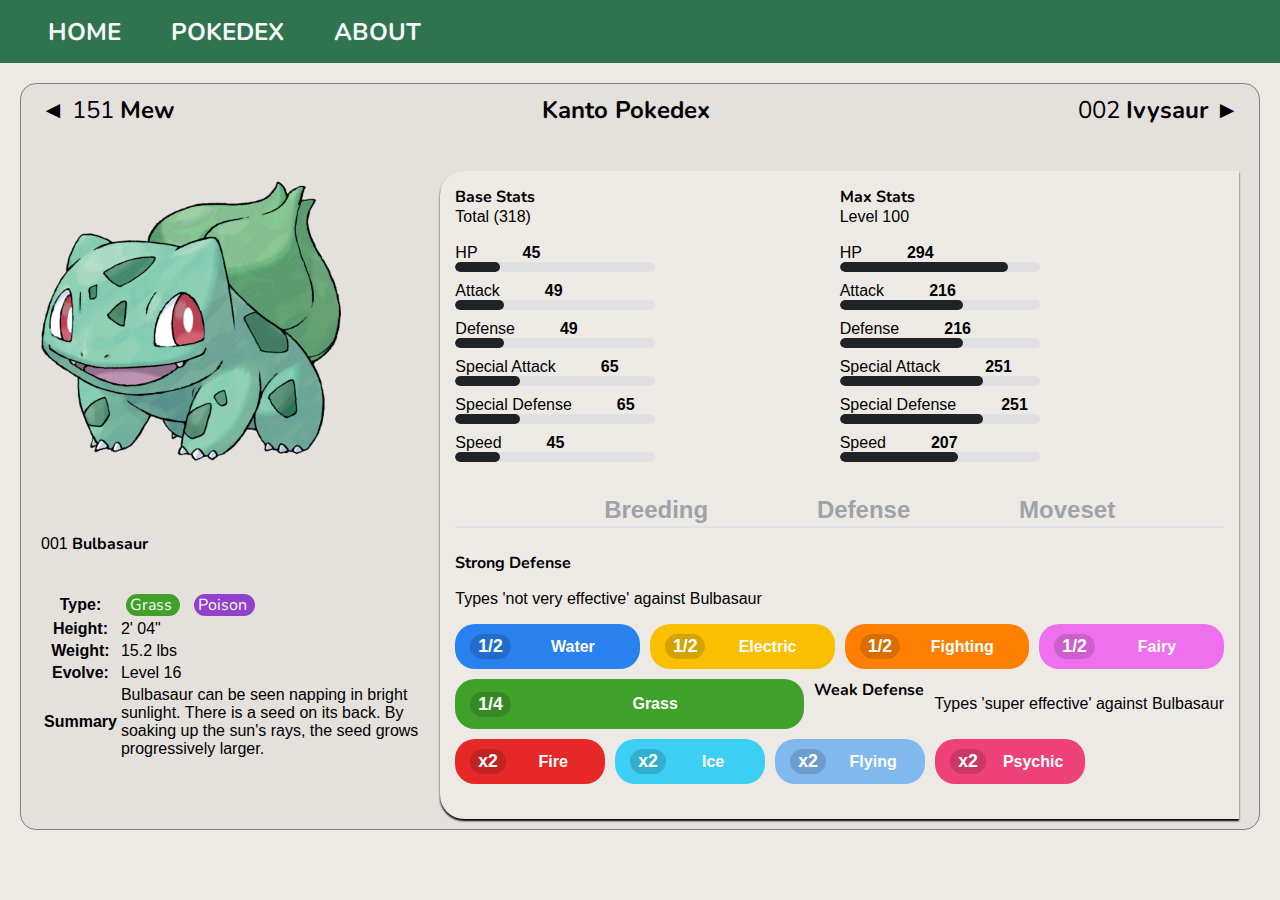
==== code/html/001.html @ b50f4757 "more new stuff on defense section" ====
<!DOCTYPE html>
<html lang="en">
  <head>
    <!-- The layout of this page has been inspired by https://dribbble.com/shots/14972001-001-Bulbasaur made by Brett Simons and published on dribbble -->
    <!-- ►  ◄  ▼ ▲     SOME USEFULL STUFF-->
    <div class="fonts">
      <link rel="preconnect" href="https://fonts.googleapis.com" />
      <link rel="preconnect" href="https://fonts.gstatic.com" crossorigin />
      <link
        href="https://fonts.googleapis.com/css2?family=Nunito:ital,wght@0,200..1000;1,200..1000&display=swap"
        rel="stylesheet"
      />
    </div>
    <script src="/code/js/sidebar.js"></script>
    <link rel="stylesheet" href="/code/css/styles.css" />
    <meta charset="UTF-8" />
    <meta name="viewport" content="width=device-width, initial-scale=1.0" />
    <title>POKEDEX</title>
    <div>
      <nav>
        <ul class="nav-list">
          <li>
            <a href="/code/html/home.html"
              ><h2 class="nunito nav-element">HOME</h2></a
            >
          </li>
          <li>
            <a href="/code/html/pokedex.html"
              ><h2 class="nunito nav-element">POKEDEX</h2></a
            >
          </li>
          <li>
            <a href="/code/html/about.html"
              ><h2 class="nunito nav-element">ABOUT</h2></a
            >
          </li>
        </ul>
      </nav>
    </div>
  </head>
  <body>
    <div class="body-content-details body-content">
      <div class="body-content-details-container">
        <div class="head-name-mons nunito">
          <div class="left-name"><b>◄ </b> 151 <b>Mew</b></div>
          <div class="middle-name"><b>Kanto Pokedex</b></div>
          <div class="right-name">002 <b>Ivysaur ►</b></div>
        </div>
        <div class="body-content-details-body-pic">
          <img src="/assets/images/01.png" />
        </div>
        <div class="body-content-details-body">
          001 <strong class="nunito">Bulbasaur</strong>
          <table>
            <tr>
              <th><b>Type:</b></th>
              <td>
                <div class="tag tag-grass nunito">Grass</div>
                <div class="tag tag-poison nunito">Poison</div>
              </td>
            </tr>
            <br />
            <tr>
              <th><b>Height:</b></th>
              <td>2' 04"</td>
            </tr>
            <br />
            <tr>
              <th><b>Weight:</b></th>
              <td>15.2 lbs</td>
            </tr>
            <br />
            <tr>
              <th><b>Evolve:</b></th>
              <td>Level 16</td>
            </tr>
            <tr>
              <th><b>Summary</b></th>
              <td>
                Bulbasaur can be seen napping in bright sunlight. There is a
                seed on its back. By soaking up the sun's rays, the seed grows
                progressively larger.
              </td>
            </tr>
          </table>
        </div>
        <div class="body-content-details-right">
          <div class="base-stats">
            <b class="nunito">Base Stats</b>
            <br />
            Total (318)
            <br />
            <br />
            <div class="stat">
              <div class="stat-info">
                <div class="stat-name">HP</div>
                <div class="stat-value"><b>45</b></div>
              </div>
              <div class="stat-bar">
                <div class="stat-fill" style="width: 45px"></div>
              </div>
            </div>
            <div class="stat">
              <div class="stat-info">
                <div class="stat-name">Attack</div>
                <div class="stat-value"><b>49</b></div>
              </div>
              <div class="stat-bar">
                <div class="stat-fill" style="width: 49px"></div>
              </div>
            </div>
            <div class="stat">
              <div class="stat-info">
                <div class="stat-name">Defense</div>
                <div class="stat-value"><b>49</b></div>
              </div>
              <div class="stat-bar">
                <div class="stat-fill" style="width: 49px"></div>
              </div>
            </div>
            <div class="stat">
              <div class="stat-info">
                <div class="stat-name">Special Attack</div>
                <div class="stat-value"><b>65</b></div>
              </div>
              <div class="stat-bar">
                <div class="stat-fill" style="width: 65px"></div>
              </div>
            </div>
            <div class="stat">
              <div class="stat-info">
                <div class="stat-name">Special Defense</div>
                <div class="stat-value"><b>65</b></div>
              </div>
              <div class="stat-bar">
                <div class="stat-fill" style="width: 65px"></div>
              </div>
            </div>
            <div class="stat">
              <div class="stat-info">
                <div class="stat-name">Speed</div>
                <div class="stat-value"><b>45</b></div>
              </div>
              <div class="stat-bar">
                <div class="stat-fill" style="width: 45px"></div>
              </div>
            </div>
          </div>

          <div class="max-stats">
            <b class="nunito">Max Stats</b>
            <br />
            Level 100
            <br />
            <br />
            <div class="stat">
              <div class="stat-info">
                <div class="stat-name">HP</div>
                <div class="stat-value"><b>294</b></div>
              </div>
              <div class="stat-bar">
                <div
                  class="stat-fill"
                  style="width: calc(294 / 350 * 100%)"
                ></div>
              </div>
            </div>
            <div class="stat">
              <div class="stat-info">
                <div class="stat-name">Attack</div>
                <div class="stat-value"><b>216</b></div>
              </div>
              <div class="stat-bar">
                <div
                  class="stat-fill"
                  style="width: calc(216 / 350 * 100%)"
                ></div>
              </div>
            </div>
            <div class="stat">
              <div class="stat-info">
                <div class="stat-name">Defense</div>
                <div class="stat-value"><b>216</b></div>
              </div>
              <div class="stat-bar">
                <div
                  class="stat-fill"
                  style="width: calc(216 / 350 * 100%)"
                ></div>
              </div>
            </div>
            <div class="stat">
              <div class="stat-info">
                <div class="stat-name">Special Attack</div>
                <div class="stat-value"><b>251</b></div>
              </div>
              <div class="stat-bar">
                <div
                  class="stat-fill"
                  style="width: calc(251 / 350 * 100%)"
                ></div>
              </div>
            </div>
            <div class="stat">
              <div class="stat-info">
                <div class="stat-name">Special Defense</div>
                <div class="stat-value"><b>251</b></div>
              </div>
              <div class="stat-bar">
                <div
                  class="stat-fill"
                  style="width: calc(251 / 350 * 100%)"
                ></div>
              </div>
            </div>
            <div class="stat">
              <div class="stat-info">
                <div class="stat-name">Speed</div>
                <div class="stat-value"><b>207</b></div>
              </div>
              <div class="stat-bar">
                <div
                  class="stat-fill"
                  style="width: calc(207 / 350 * 100%)"
                ></div>
              </div>
            </div>
          </div>

          <div class="body-content-details-right-more-details">
            <ul class="body-content-details-right-more-details-nav">
              <li>Breeding</li>
              <li>Defense</li>
              <li>Moveset</li>
            </ul>
            <div class="body-content-details-right-more-details-defense">
              <!-- <b class="nunito">Strong Defense</b>
              <p>Types not efeective against Bulbasaur</p>
              <div>
                  <ul class="defense-multiplier">
                  <li>1/2</li>
                  <li>1/2</li>
                  <li>1/2</li>
                  <li>1/2</li>
                  <li>1/4</li>
                  </ul>
              </div>
              <div class="defense-tag">
                <div class="tag tag-water nunito">Water</div>
                <div class="tag tag-electric nunito">Electric</div>
                <div class="tag tag-fighting nunito">Fighting</div>
                <div class="tag tag-fairy nunito">Fairy</div>
                <div class="tag tag-grass nunito">Grass</div>
              </div>
              <br>
              <b class="nunito">Weak Defense</b>
              <p>Types super efeective against Bulbasaur</p>
              <div>
                  <ul class="defense-multiplier">
                  <li>x2</li>
                  <li>x2</li>
                  <li>x2</li>
                  <li>x2</li>
                  </ul>
              </div>
              <div class="defense-tag">
                <div class="tag tag-fire nunito">Fire</div>
                <div class="tag tag-ice nunito">Ice</div>
                <div class="tag tag-flying nunito">Flying</div>
                <div class="tag tag-psychic nunito">Psychic</div>
              </div> -->
             <div class="defense-section">

             
              <b class="nunito">Strong Defense</b>
              <p>Types 'not very effective' against Bulbasaur</p>
              <div class="defense-row">
                <div class="defense-type tag-water">
                  <span class="multiplier">1/2</span>
                  <span class="type">Water</span>
                </div>
                <div class="defense-type tag-electric">
                  <span class="multiplier">1/2</span>
                  <span class="type">Electric</span>
                </div>
                <div class="defense-type tag-fighting">
                  <span class="multiplier">1/2</span>
                  <span class="type">Fighting</span>
                </div>
                <div class="defense-type tag-fairy">
                  <span class="multiplier">1/2</span>
                  <span class="type">Fairy</span>
                </div>
                <div class="defense-type tag-grass">
                  <span class="multiplier">1/4</span>
                  <span class="type">Grass</span>
                </div>


                <b class="nunito">Weak Defense</b>
                <p>Types 'super effective' against Bulbasaur</p>
                <div class="defense-row">
                  <div class="defense-type tag-fire">
                    <span class="multiplier">x2</span>
                    <span class="type">Fire</span>
                  </div>
                  <div class="defense-type tag-ice">
                    <span class="multiplier">x2</span>
                    <span class="type">Ice</span>
                  </div>
                  <div class="defense-type tag-flying">
                    <span class="multiplier">x2</span>
                    <span class="type">Flying</span>
                  </div>
                  <div class="defense-type tag-psychic">
                    <span class="multiplier">x2</span>
                    <span class="type">Psychic</span>
                  </div>
                </div>
              
              </div>
            </div>
            </div>
          </div>
        </div>
      </div>
    </div>
  </body>
</html>
---- code/css/styles.css ----
:root {
  --primary-color: #2f734f;
  --secondary-color: #edeae5;
  --bg-card: #e4e0dc;
  --text-color: #f7f7f7;
  --head-text-color: #2f734f;
  --highlight-text-color: #191f38;
}

a {
  text-decoration: none;
  color: inherit;
}

nav {
  background-color: var(--primary-color);
  display: flex;
  align-items: center;
  padding: 7px 8px 4px 8px;
  height: 52px;
  color: var(--text-color);
}
.nav-list {
  list-style: none;
  display: flex;
  gap: 50px;
}
/* .nav-list > li {
  box-sizing: border-box;
  border-bottom: 2px solid var(--primary-color);
}
.nav-list > li:hover {
  color: var(--text-color);
  border-bottom-color: var(--text-color);
} */

.nav-element {
  box-sizing: border-box;
  border-bottom: 2px solid var(--primary-color);
}

.nav-element:hover {
  border-bottom: 2px solid var(--text-color);
}

nav > h2 {
  font-size: 24px;
  font-weight: bold;
  letter-spacing: 2px;
  text-align: center;
}

/* <uniquifier>: Use a unique and descriptive class name
<weight>: Use a value from 200 to 1000 */

.nunito {
  font-family: "Nunito", sans-serif;
  font-optical-sizing: auto;
  font-weight: 200px;
  font-style: normal;
}

.indie-flower-regular {
  font-family: "Indie Flower", cursive;
  font-weight: 400;
  font-style: normal;
}

/* body{
    background-image: url(/assets/images/background-dark.jpg);
    background-repeat: no-repeat;
} */

.body-content {
  margin: 20px;
  border-radius: 16px;
  padding: 10px 20px;
  background-color: var(--bg-card);
  border: 1px solid gray;
}

.body-content-home > h3 {
  color: var(--head-text-color);
  font-size: 24px;
  font-weight: 100px;
}

/* WEB SCROLLBAR */
body::-webkit-scrollbar {
  width: 5px;
  background-color: #575757;
}
body::-webkit-scrollbar-track {
  background-color: var(--text-color);
}

/* POKE CARD */
.body-content-pokecard {
  margin: 20px;
  border-radius: 16px;
  padding: 10px 20px;
  color: var(--text-color);
  display: flex;
  flex-direction: row;
  gap: 20px;
  text-align: center;
}
.pokecard {
  width: 102px;
  height: 102px;
  border-radius: 5px;
  margin-top: 10px;
  padding: 20px;
  margin-bottom: 40px;
  text-align: center;
  background-color: var(--text-color);
  color: #000;
  border: 2px solid var(--bg-card);
}

.pokecard:hover {
  border-bottom-color: var(--primary-color);
}

.pokecard img {
  width: 100%;
  object-fit: fill;
  margin-top: -45px;
  /* border-radius: 5px; */
}

.pokecard h4 {
  font-size: 20px;
  margin-top: -10px;
}
.body-content-pokecard-top {
  float: left;
}

.toggle {
  align-items: center;
  display: flex;
  justify-content: center;
  height: 30px;
  width: 40px;
  cursor: pointer;
  background: none;
  border: none;
}
#moon-icon {
  rotate: -45deg;
  scale: 0.7;
  display: none;
}
#sun-icon {
  rotate: -45deg;
  scale: 0.7;
  display: block;
}

header {
  background-color: var(--primary-color);
  color: var(--text-color);
  padding: 20px;
  position: relative;
}
body {
  font-family: Arial, sans-serif;
  margin: 0;
  padding: 0;
  background-color: var(--secondary-color);
}

/* alr now idk  */

.poke-details {
  border-radius: 16px;
  padding: 20px;
  background-color: var(--primary-color);
  color: var(--text-color);
  justify-content: space-between;
  margin-bottom: 20px;
  display: flex;
  flex-direction: row;
  margin-left: 500px;
  text-align: justify;
}

.poke-details-image {
  width: 300px;
  height: 300px;
  object-fit: cover;
  border-radius: 2px;
}

.body-content-home {
  text-align: center;
}

/* To add color effects to type of stuff like the color hoghlighting in stuff */

.tag {
  display: inline;
  text-align: center;
  justify-content: center;
  padding-left: 4px;
  padding-right: 8px;
  margin: 5px;
  font-size: 16px;
  border-radius: 16px;
}
.tag-fire {
  background-color: #E62829;

  color: var(--text-color);
}
.tag-water {
  background-color: #2980EF;

  color: var(--text-color);
}
.tag-electric {
  background-color: #FAC000;

  color: var(--text-color);
}
.tag-grass {
  background-color: #3FA129;
  color: var(--text-color);
}
.tag-poison {
  background-color: #9141CB;
  color: var(--text-color);
}
.tag-ground {
  background-color: #915121;
  color: var(--text-color);
}
.tag-flying {
  background-color: #81B9EF;
  color: var(--text-color);
}
.tag-psychic {
  background-color: #EF4179;
  color: var(--text-color);
}
.tag-ghost {
  background-color: #704170;
  color: var(--text-color);
}
.tag-bug {
  background-color: #91A119;
  color: var(--text-color);
}
.tag-steel {
  background-color: #60A1B8;
  color: var(--text-color);
}
.tag-fairy {
  background-color: #EF70EF;
  color: var(--text-color);
}
.tag-dark {
  background-color: #624D4E;
  color: var(--text-color);
}
.tag-dragon {
  background-color: #5060E1;
  color: var(--text-color);
}
.tag-fighting {
  background-color: #FF8000;
  color: var(--text-color);
}
.tag-ice {
  background-color: #3DCEF3;
  color: var(--text-color);
}
.tag-normal {
  background-color: #9FA19F;
  color: var(--text-color);
}
.tag-rock {
  background-color: #AFA981;
  color: var(--text-color);
}

/* About section */

.body-content-about {
  display: flex;
  flex-direction: row;
  align-items: center;
  text-align: center;
}

.me-pfp {
  height: 150px;
  width: 150px;
  border-radius: 500px;
}
.pfp-container {
  display: flex;
  flex-direction: column;
  margin-left: 50px;
  width: 800px;
}

/* FoR THe cards in homepage*/

.home-cards {
  display: flex;
  flex-wrap: wrap;
  flex-direction: row;
  justify-content: center;
  width: 520px;
  height: 284px;
  background-color: var(--primary-color);
  color: var(--text-color);
  border-radius: 16px;
  margin-bottom: 60px;
  gap: 50px;
}
.home-cards:hover {
  background-color: var(--text-color);
  color: var(--primary-color);
}
.home-cards img {
  border-radius: 0px 0px 16px 16px;
  object-fit: fill;
  width: 520px;
  height: 250px;
}
.home-cards span {
  font-size: 28px;
  font-weight: bold;
}

.home-cards-container {
  display: flex;
  flex-direction: row;
  gap: 115px;
}

/* NOW FINALLY THE CODE FOR POKEMON DETAILS STARTS HERE... */
.body-content-details-container {
  display: grid;
  grid-template-areas:
    "head-name-mons                       head-name-mons                        head-name-mons"
    "body-content-details-body-pic        body-content-details-right            body-content-details-right"
    "body-content-details-body            body-content-details-right            body-content-details-right";

  grid-template-columns: 1fr 1fr 1fr;
}
.head-name-mons {
  grid-area: head-name-mons;
}
.body-content-details-body {
  grid-area: body-content-details-body;
}
.body-content-details-right {
  grid-area: body-content-details-right;
}

.head-name-mons {
  display: flex;
  justify-content: space-between;
  margin-bottom: 45px;
  font-size: 24px;
}
.body-content-details-body-pic img {
  width: 300px;
  height: 300px;
}
.body-content-details-right {
  background-color: var(--secondary-color);
  border-radius: 24px 0px 0px 24px;
  box-shadow: 0px 2px 2px 0px #000;
  padding: 15px;
}

/* ok so from here starts the code FOr stats bar of the detAILS paGE hehe */
.stat {
  display: flex;
  flex-direction: column;
  margin-bottom: 10px;
}
.stat-bar {
  width: 200px;
  height: 10px;
  background-color: #e0e0e0;
  border-radius: 5px;
  margin: 0 10px 0 0;
  overflow: hidden;
}
.stat-fill {
  height: 100%;
  background-color: #202225;
  border-radius: 5px;
}
.stat-info {
  display: flex;
  gap: 45px;
}

.body-content-details-right{
  display: grid;
  grid-template-areas: 
                        "base-stats     max-stats"
                        "more-details   more-details";
}
.base-stat {
  grid-area: base-stats;
}
.max-stat {
  grid-area: max-stats;
  }
  .body-content-details-right-more-details {
    grid-area: more-details;
    }

    .body-content-details-right-more-details-nav{
      list-style: none;
      display: flex;
      justify-content: space-evenly;
      font-size: 24px;
      font-weight: bold;
      border-bottom: 2px solid #e0e0e0;
    }
    .body-content-details-right-more-details-nav li:hover{
      color: #202225;
      border-bottom-color: #202225;
    }
    .body-content-details-right-more-details-nav li{
     color: #9ea3a8;
      border-bottom: 2px solid transparent;
    }
    /* .defense-tag{
      display: flex;
      justify-content: space-evenly;
    }
    .defense-multiplier {
      list-style: none;
      display: flex;
      gap: 125px;
      margin-left: 55px;
      margin-bottom: -3px;
      font-weight: bold;
    } */
    .defense-row{
      display: flex;
      flex-wrap: wrap;
      gap: 10px;
    }
    .defense-tag{
      border-radius: 500px;
      display: flex;
      justify-content: space-between;
      align-items: center;
      padding: 10px 15px;
      color: var(--text-color);
      font-weight: bold;
      text-align: center;
      min-width: 120px;
      flex: 1;
      position: relative;
    }
    .defense-multiplier{
      font-size: 1.1em;
      background-color: rgb(0, 0, 0, 0.15);
      padding: 2px 8px;
      border-radius: 15px;
      margin-right: 10px;
      flex-shrink: 0;
    }
    .defense-tag{
      flex-grow: 1;
    }
    .defense-row {
      display: flex;
      flex-wrap: wrap;
      gap: 10px;
    }
    
    .defense-type {
      display: flex;
      justify-content: space-between;
      align-items: center;
      padding: 10px 15px;
      border-radius: 20px;
      color: white;
      font-weight: bold;
      text-align: center;
      min-width: 120px;  /* Increased to accommodate both the multiplier and type */
      flex: 1;
      position: relative;
    }
    
    .multiplier {
      font-size: 1.1em;
      background-color: rgba(0, 0, 0, 0.15);
      padding: 2px 8px;
      border-radius: 15px;
      margin-right: 10px;
      flex-shrink: 0;
    }
    
    .type {
      flex-grow: 1;
    }
    .defense-section{
      margin-bottom: 20px;

    }
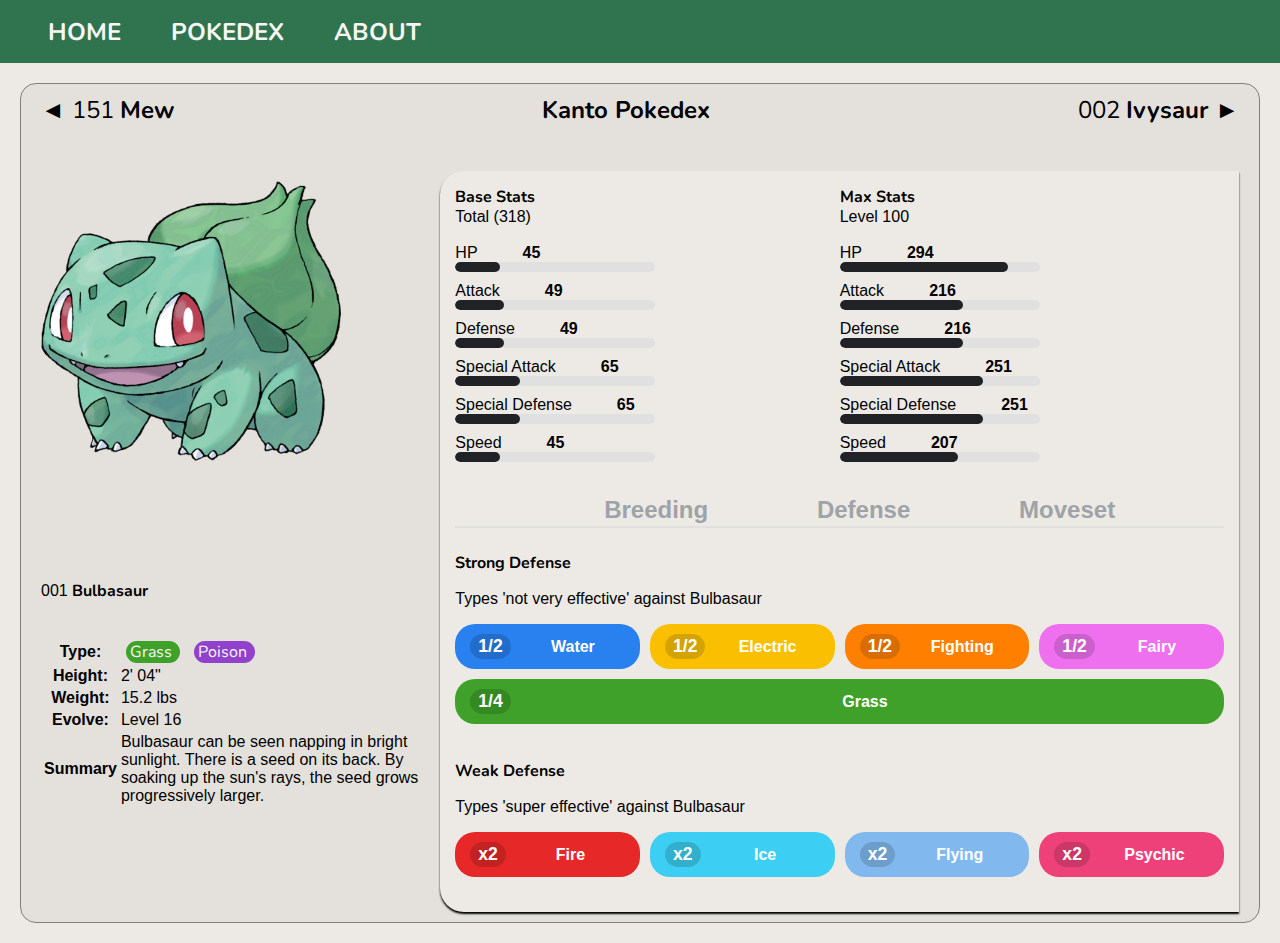
==== commit 435da32c: "css fixes" ====
--- a/code/html/001.html
+++ b/code/html/001.html
@@ -295,8 +295,9 @@
                   <span class="multiplier">1/4</span>
                   <span class="type">Grass</span>
                 </div>
-
-
+                </div>
+                <br><br>
+                <div class="defense-section">
                 <b class="nunito">Weak Defense</b>
                 <p>Types 'super effective' against Bulbasaur</p>
                 <div class="defense-row">
--- a/code/css/styles.css
+++ b/code/css/styles.css
@@ -510,5 +510,6 @@
     }
     .defense-section{
       margin-bottom: 20px;
-
-    }+      display: block;
+    }
+  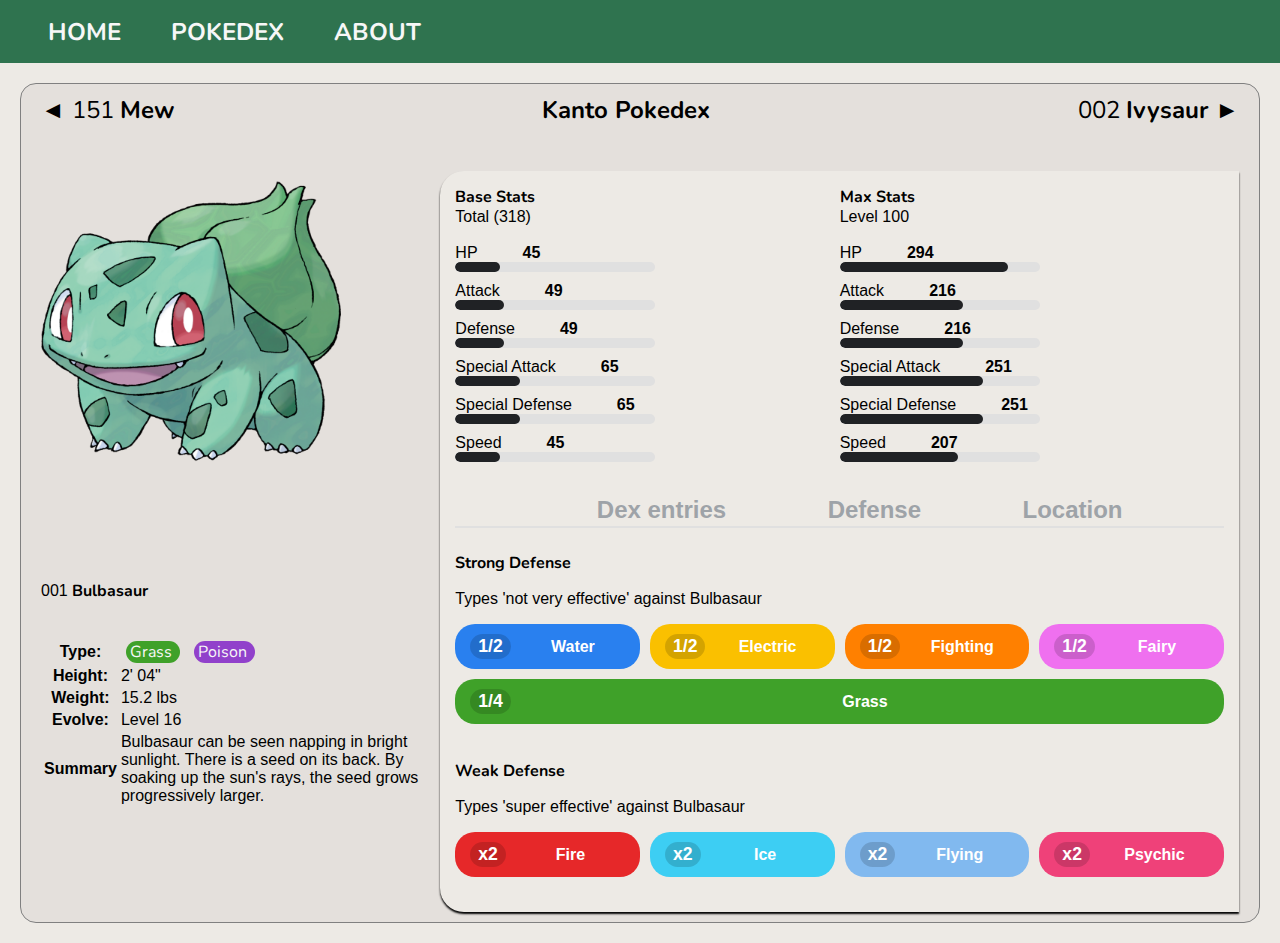
==== commit 68b728de: "updated data structue" ====
--- a/code/html/001.html
+++ b/code/html/001.html
@@ -229,9 +229,9 @@
 
           <div class="body-content-details-right-more-details">
             <ul class="body-content-details-right-more-details-nav">
-              <li>Breeding</li>
+              <li>Dex entries</li>
               <li>Defense</li>
-              <li>Moveset</li>
+              <li>Location</li>
             </ul>
             <div class="body-content-details-right-more-details-defense">
               <!-- <b class="nunito">Strong Defense</b>
@@ -269,58 +269,55 @@
                 <div class="tag tag-flying nunito">Flying</div>
                 <div class="tag tag-psychic nunito">Psychic</div>
               </div> -->
-             <div class="defense-section">
-
-             
-              <b class="nunito">Strong Defense</b>
-              <p>Types 'not very effective' against Bulbasaur</p>
-              <div class="defense-row">
-                <div class="defense-type tag-water">
-                  <span class="multiplier">1/2</span>
-                  <span class="type">Water</span>
+              <div class="defense-section">
+                <b class="nunito">Strong Defense</b>
+                <p>Types 'not very effective' against Bulbasaur</p>
+                <div class="defense-row">
+                  <div class="defense-type tag-water">
+                    <span class="multiplier">1/2</span>
+                    <span class="type">Water</span>
+                  </div>
+                  <div class="defense-type tag-electric">
+                    <span class="multiplier">1/2</span>
+                    <span class="type">Electric</span>
+                  </div>
+                  <div class="defense-type tag-fighting">
+                    <span class="multiplier">1/2</span>
+                    <span class="type">Fighting</span>
+                  </div>
+                  <div class="defense-type tag-fairy">
+                    <span class="multiplier">1/2</span>
+                    <span class="type">Fairy</span>
+                  </div>
+                  <div class="defense-type tag-grass">
+                    <span class="multiplier">1/4</span>
+                    <span class="type">Grass</span>
+                  </div>
                 </div>
-                <div class="defense-type tag-electric">
-                  <span class="multiplier">1/2</span>
-                  <span class="type">Electric</span>
+                <br /><br />
+                <div class="defense-section">
+                  <b class="nunito">Weak Defense</b>
+                  <p>Types 'super effective' against Bulbasaur</p>
+                  <div class="defense-row">
+                    <div class="defense-type tag-fire">
+                      <span class="multiplier">x2</span>
+                      <span class="type">Fire</span>
+                    </div>
+                    <div class="defense-type tag-ice">
+                      <span class="multiplier">x2</span>
+                      <span class="type">Ice</span>
+                    </div>
+                    <div class="defense-type tag-flying">
+                      <span class="multiplier">x2</span>
+                      <span class="type">Flying</span>
+                    </div>
+                    <div class="defense-type tag-psychic">
+                      <span class="multiplier">x2</span>
+                      <span class="type">Psychic</span>
+                    </div>
+                  </div>
                 </div>
-                <div class="defense-type tag-fighting">
-                  <span class="multiplier">1/2</span>
-                  <span class="type">Fighting</span>
-                </div>
-                <div class="defense-type tag-fairy">
-                  <span class="multiplier">1/2</span>
-                  <span class="type">Fairy</span>
-                </div>
-                <div class="defense-type tag-grass">
-                  <span class="multiplier">1/4</span>
-                  <span class="type">Grass</span>
-                </div>
-                </div>
-                <br><br>
-                <div class="defense-section">
-                <b class="nunito">Weak Defense</b>
-                <p>Types 'super effective' against Bulbasaur</p>
-                <div class="defense-row">
-                  <div class="defense-type tag-fire">
-                    <span class="multiplier">x2</span>
-                    <span class="type">Fire</span>
-                  </div>
-                  <div class="defense-type tag-ice">
-                    <span class="multiplier">x2</span>
-                    <span class="type">Ice</span>
-                  </div>
-                  <div class="defense-type tag-flying">
-                    <span class="multiplier">x2</span>
-                    <span class="type">Flying</span>
-                  </div>
-                  <div class="defense-type tag-psychic">
-                    <span class="multiplier">x2</span>
-                    <span class="type">Psychic</span>
-                  </div>
-                </div>
-              
-              </div>
-            </div>
+              </div>
             </div>
           </div>
         </div>
--- a/code/css/styles.css
+++ b/code/css/styles.css
@@ -210,26 +210,26 @@
   border-radius: 16px;
 }
 .tag-fire {
-  background-color: #E62829;
+  background-color: #e62829;
 
   color: var(--text-color);
 }
 .tag-water {
-  background-color: #2980EF;
+  background-color: #2980ef;
 
   color: var(--text-color);
 }
 .tag-electric {
-  background-color: #FAC000;
+  background-color: #fac000;
 
   color: var(--text-color);
 }
 .tag-grass {
-  background-color: #3FA129;
+  background-color: #3fa129;
   color: var(--text-color);
 }
 .tag-poison {
-  background-color: #9141CB;
+  background-color: #9141cb;
   color: var(--text-color);
 }
 .tag-ground {
@@ -237,11 +237,11 @@
   color: var(--text-color);
 }
 .tag-flying {
-  background-color: #81B9EF;
+  background-color: #81b9ef;
   color: var(--text-color);
 }
 .tag-psychic {
-  background-color: #EF4179;
+  background-color: #ef4179;
   color: var(--text-color);
 }
 .tag-ghost {
@@ -249,39 +249,39 @@
   color: var(--text-color);
 }
 .tag-bug {
-  background-color: #91A119;
+  background-color: #91a119;
   color: var(--text-color);
 }
 .tag-steel {
-  background-color: #60A1B8;
+  background-color: #60a1b8;
   color: var(--text-color);
 }
 .tag-fairy {
-  background-color: #EF70EF;
+  background-color: #ef70ef;
   color: var(--text-color);
 }
 .tag-dark {
-  background-color: #624D4E;
+  background-color: #624d4e;
   color: var(--text-color);
 }
 .tag-dragon {
-  background-color: #5060E1;
+  background-color: #5060e1;
   color: var(--text-color);
 }
 .tag-fighting {
-  background-color: #FF8000;
+  background-color: #ff8000;
   color: var(--text-color);
 }
 .tag-ice {
-  background-color: #3DCEF3;
+  background-color: #3dcef3;
   color: var(--text-color);
 }
 .tag-normal {
-  background-color: #9FA19F;
+  background-color: #9fa19f;
   color: var(--text-color);
 }
 .tag-rock {
-  background-color: #AFA981;
+  background-color: #afa981;
   color: var(--text-color);
 }
 
@@ -403,39 +403,39 @@
   gap: 45px;
 }
 
-.body-content-details-right{
+.body-content-details-right {
   display: grid;
-  grid-template-areas: 
-                        "base-stats     max-stats"
-                        "more-details   more-details";
+  grid-template-areas:
+    "base-stats     max-stats"
+    "more-details   more-details";
 }
 .base-stat {
   grid-area: base-stats;
 }
 .max-stat {
   grid-area: max-stats;
-  }
-  .body-content-details-right-more-details {
-    grid-area: more-details;
-    }
-
-    .body-content-details-right-more-details-nav{
-      list-style: none;
-      display: flex;
-      justify-content: space-evenly;
-      font-size: 24px;
-      font-weight: bold;
-      border-bottom: 2px solid #e0e0e0;
-    }
-    .body-content-details-right-more-details-nav li:hover{
-      color: #202225;
-      border-bottom-color: #202225;
-    }
-    .body-content-details-right-more-details-nav li{
-     color: #9ea3a8;
-      border-bottom: 2px solid transparent;
-    }
-    /* .defense-tag{
+}
+.body-content-details-right-more-details {
+  grid-area: more-details;
+}
+
+.body-content-details-right-more-details-nav {
+  list-style: none;
+  display: flex;
+  justify-content: space-evenly;
+  font-size: 24px;
+  font-weight: bold;
+  border-bottom: 2px solid #e0e0e0;
+}
+.body-content-details-right-more-details-nav li:hover {
+  color: #202225;
+  border-bottom-color: #202225;
+}
+.body-content-details-right-more-details-nav li {
+  color: #9ea3a8;
+  border-bottom: 2px solid transparent;
+}
+/* .defense-tag{
       display: flex;
       justify-content: space-evenly;
     }
@@ -447,69 +447,67 @@
       margin-bottom: -3px;
       font-weight: bold;
     } */
-    .defense-row{
-      display: flex;
-      flex-wrap: wrap;
-      gap: 10px;
-    }
-    .defense-tag{
-      border-radius: 500px;
-      display: flex;
-      justify-content: space-between;
-      align-items: center;
-      padding: 10px 15px;
-      color: var(--text-color);
-      font-weight: bold;
-      text-align: center;
-      min-width: 120px;
-      flex: 1;
-      position: relative;
-    }
-    .defense-multiplier{
-      font-size: 1.1em;
-      background-color: rgb(0, 0, 0, 0.15);
-      padding: 2px 8px;
-      border-radius: 15px;
-      margin-right: 10px;
-      flex-shrink: 0;
-    }
-    .defense-tag{
-      flex-grow: 1;
-    }
-    .defense-row {
-      display: flex;
-      flex-wrap: wrap;
-      gap: 10px;
-    }
-    
-    .defense-type {
-      display: flex;
-      justify-content: space-between;
-      align-items: center;
-      padding: 10px 15px;
-      border-radius: 20px;
-      color: white;
-      font-weight: bold;
-      text-align: center;
-      min-width: 120px;  /* Increased to accommodate both the multiplier and type */
-      flex: 1;
-      position: relative;
-    }
-    
-    .multiplier {
-      font-size: 1.1em;
-      background-color: rgba(0, 0, 0, 0.15);
-      padding: 2px 8px;
-      border-radius: 15px;
-      margin-right: 10px;
-      flex-shrink: 0;
-    }
-    
-    .type {
-      flex-grow: 1;
-    }
-    .defense-section{
-      margin-bottom: 20px;
-      display: block;
-    }
-  +.defense-row {
+  display: flex;
+  flex-wrap: wrap;
+  gap: 10px;
+}
+.defense-tag {
+  border-radius: 500px;
+  display: flex;
+  justify-content: space-between;
+  align-items: center;
+  padding: 10px 15px;
+  color: var(--text-color);
+  font-weight: bold;
+  text-align: center;
+  min-width: 120px;
+  flex: 1;
+  position: relative;
+}
+.defense-multiplier {
+  font-size: 1.1em;
+  background-color: rgb(0, 0, 0, 0.15);
+  padding: 2px 8px;
+  border-radius: 15px;
+  margin-right: 10px;
+  flex-shrink: 0;
+}
+.defense-tag {
+  flex-grow: 1;
+}
+.defense-row {
+  display: flex;
+  flex-wrap: wrap;
+  gap: 10px;
+}
+
+.defense-type {
+  display: flex;
+  justify-content: space-between;
+  align-items: center;
+  padding: 10px 15px;
+  border-radius: 20px;
+  color: white;
+  font-weight: bold;
+  text-align: center;
+  min-width: 120px; /* Increased to accommodate both the multiplier and type */
+  flex: 1;
+  position: relative;
+}
+
+.multiplier {
+  font-size: 1.1em;
+  background-color: rgba(0, 0, 0, 0.15);
+  padding: 2px 8px;
+  border-radius: 15px;
+  margin-right: 10px;
+  flex-shrink: 0;
+}
+
+.type {
+  flex-grow: 1;
+}
+.defense-section {
+  margin-bottom: 20px;
+}
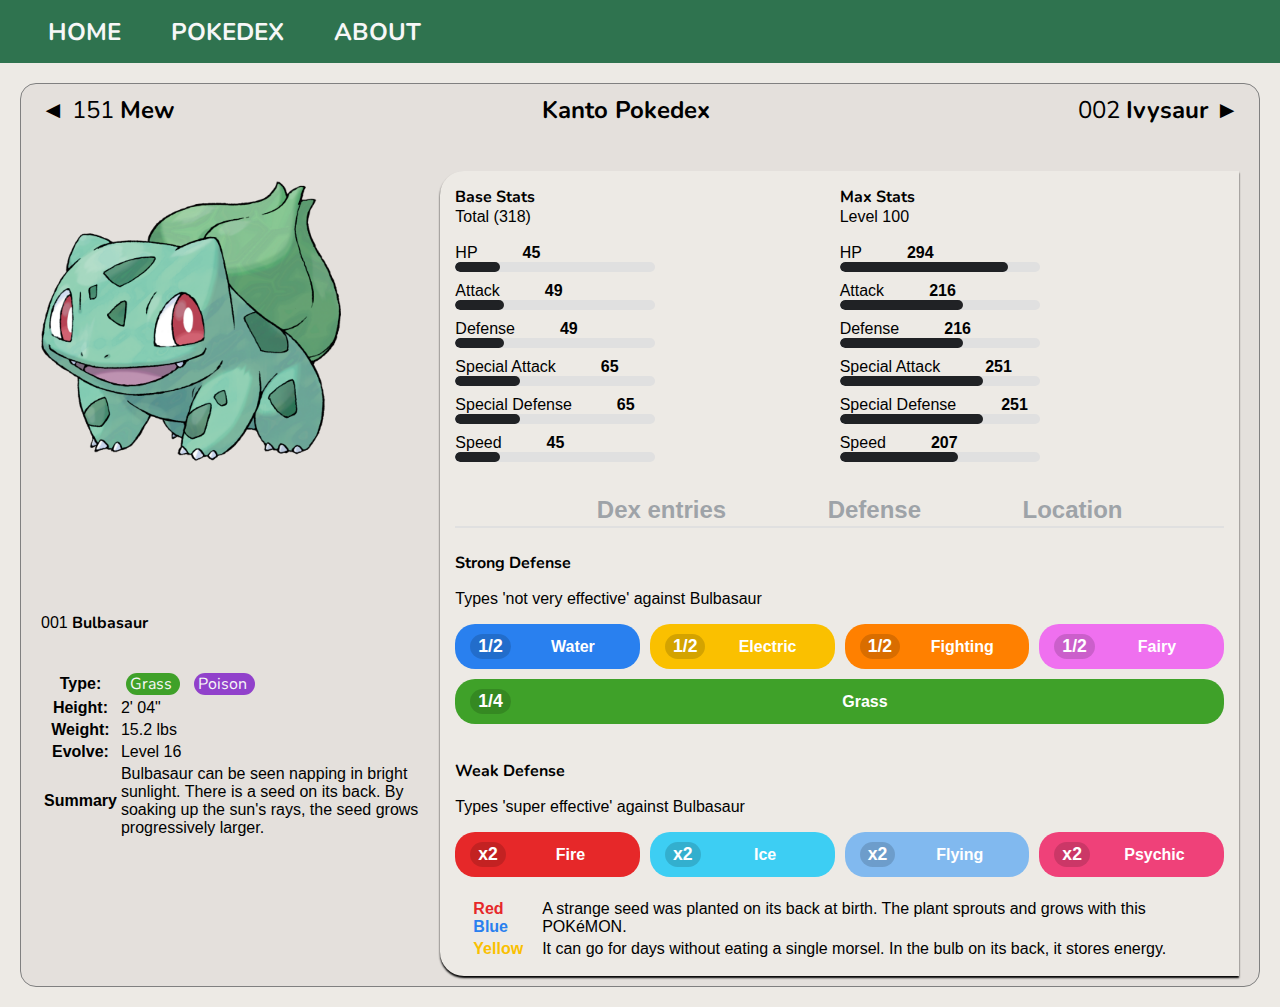
==== commit 75a9c897: "added dex entries" ====
--- a/code/html/001.html
+++ b/code/html/001.html
@@ -318,6 +318,29 @@
                   </div>
                 </div>
               </div>
+
+              <div class="dex-entries-section">
+                <table>
+                <tr>
+                  <th>
+                    <span style="color: #e62829;">Red</span>
+                    <span  style="color: #2980ef;">Blue</span>
+                  </th>
+                  <td>
+                    A strange seed was planted on its back at birth. The plant sprouts and grows with this POKéMON.
+                  </td>
+                </tr>
+                <tr>
+                  <th>
+                    <span style="color: #fac000;">Yellow</span>
+                  </th>
+                  <td>
+                    It can go for days without eating a single morsel. In the bulb on its back, it stores energy.
+                  </td>
+                </tr>
+                </table>
+              </div>
+
             </div>
           </div>
         </div>
--- a/code/css/styles.css
+++ b/code/css/styles.css
@@ -511,3 +511,7 @@
 .defense-section {
   margin-bottom: 20px;
 }
+.dex-entries-section table tr th span{
+  display: flex;
+  margin: 0 15px;
+}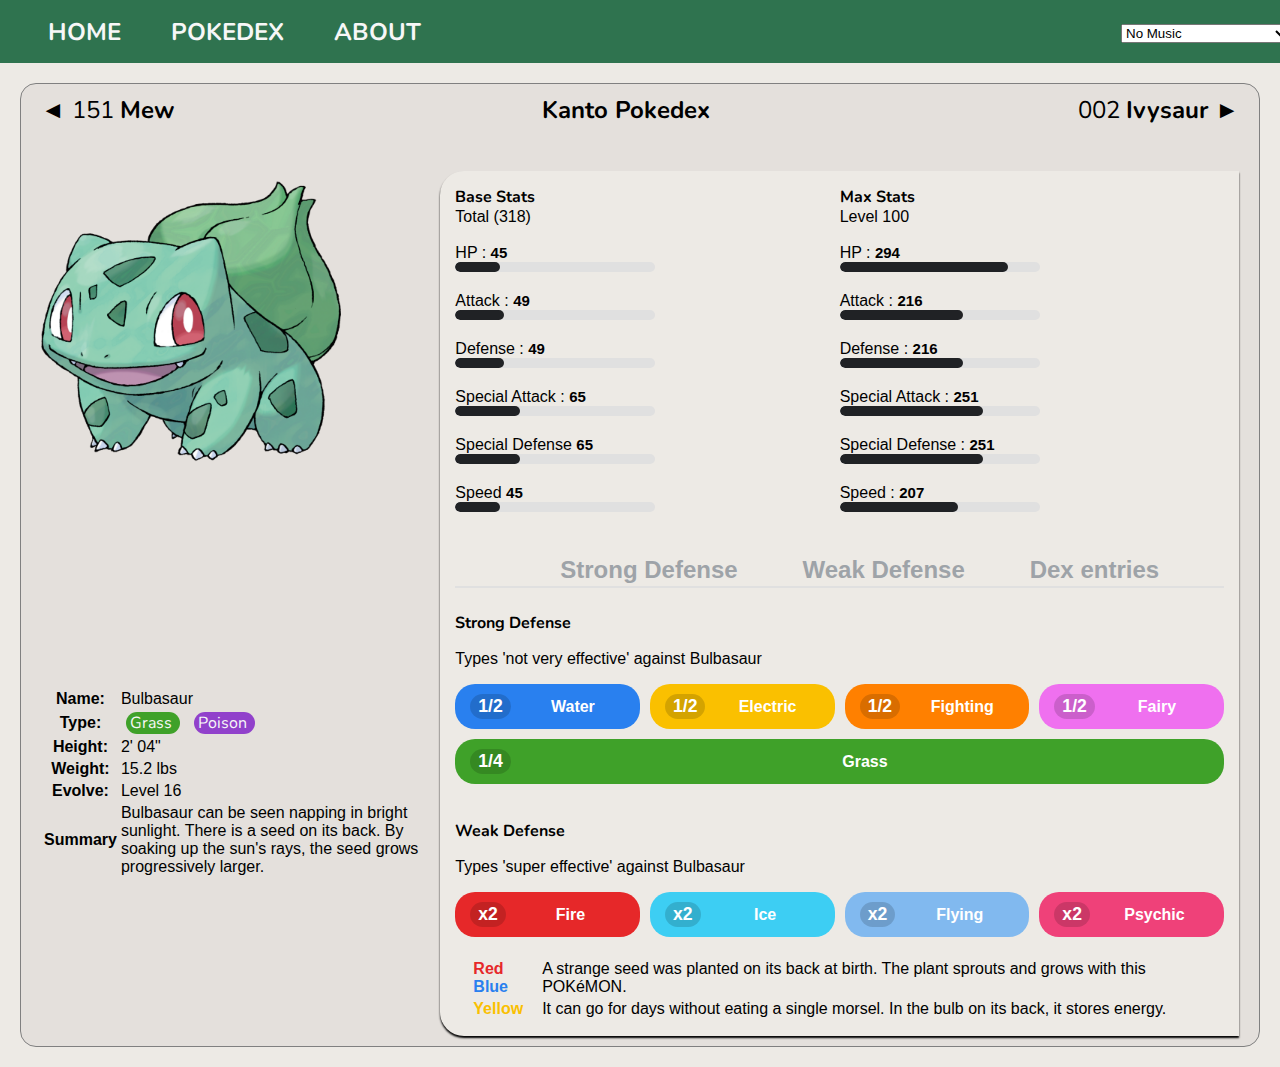
==== commit f88acbbf: "added more cards, added music" ====
--- a/code/html/001.html
+++ b/code/html/001.html
@@ -35,6 +35,17 @@
             >
           </li>
         </ul>
+        <select id="musicDropdown" onchange="playMusic()">
+          <option value="">No Music</option>
+          <option value="/assets/audio/Pokemon- Heart Gold and Soul Silver- Route 1- Music.mp3">Route 1 (HSGG)</option>
+          <option value="/assets/audio/Pokemon HGSS Music - Vermillion City.mp3">Vermelion City (HSGG)</option>
+          <option value="/assets/audio/Pokemon FireRedLeafGreen- Surf Theme.mp3">Surf Theme (FR/LG)</option>
+          <option value="/assets/audio/Pokemon FireRedLeafGreen- S.S. Anne.mp3">S.S Anne  (FR/LG)</option>
+          <option value="/assets/audio/Pokemon FireRedLeafGreen- Cinnabar Island.mp3">Cinnabar Island (FR/LG)</option>
+          <option value="/assets/audio/Lavender Town (Original Japanese Version from Pokemon Red and Green).mp3">Lavender Town (R/G)</option>
+          <option value="/assets/audio/Pokémon Diamond, Pearl & Platinum - Champion Cynthia Battle Music (HQ).mp3">Cynthia's Piano (D/P)</option>
+      </select>
+      <audio id="backgroundMusic" controls hidden></audio>
       </nav>
     </div>
   </head>
@@ -42,16 +53,22 @@
     <div class="body-content-details body-content">
       <div class="body-content-details-container">
         <div class="head-name-mons nunito">
-          <div class="left-name"><b>◄ </b> 151 <b>Mew</b></div>
+          <div class="left-name"><a href="151.html"><b>◄ </b> 151 <b>Mew</b></a></div>
           <div class="middle-name"><b>Kanto Pokedex</b></div>
-          <div class="right-name">002 <b>Ivysaur ►</b></div>
+          <div class="right-name"><a href="/code/html/002.html">002 <b>Ivysaur ►</b></a></div>
         </div>
         <div class="body-content-details-body-pic">
           <img src="/assets/images/01.png" />
         </div>
         <div class="body-content-details-body">
-          001 <strong class="nunito">Bulbasaur</strong>
+          <div class="body-content-details-body-mon-info">
           <table>
+            <tr>
+              <th><b>Name:</b></th>
+              <td>
+                Bulbasaur
+              </td>
+            </tr>
             <tr>
               <th><b>Type:</b></th>
               <td>
@@ -84,6 +101,7 @@
             </tr>
           </table>
         </div>
+        </div>
         <div class="body-content-details-right">
           <div class="base-stats">
             <b class="nunito">Base Stats</b>
@@ -93,8 +111,7 @@
             <br />
             <div class="stat">
               <div class="stat-info">
-                <div class="stat-name">HP</div>
-                <div class="stat-value"><b>45</b></div>
+                <div class="stat-name">HP : <b class="stat-value">45</b></div>
               </div>
               <div class="stat-bar">
                 <div class="stat-fill" style="width: 45px"></div>
@@ -102,8 +119,7 @@
             </div>
             <div class="stat">
               <div class="stat-info">
-                <div class="stat-name">Attack</div>
-                <div class="stat-value"><b>49</b></div>
+                <div class="stat-name">Attack : <b class="stat-value">49</b></div>
               </div>
               <div class="stat-bar">
                 <div class="stat-fill" style="width: 49px"></div>
@@ -111,8 +127,8 @@
             </div>
             <div class="stat">
               <div class="stat-info">
-                <div class="stat-name">Defense</div>
-                <div class="stat-value"><b>49</b></div>
+                <div class="stat-name">Defense : <b class="stat-value">49</b></div>
+                
               </div>
               <div class="stat-bar">
                 <div class="stat-fill" style="width: 49px"></div>
@@ -120,8 +136,7 @@
             </div>
             <div class="stat">
               <div class="stat-info">
-                <div class="stat-name">Special Attack</div>
-                <div class="stat-value"><b>65</b></div>
+                <div class="stat-name">Special Attack : <b class="stat-value">65</b></div>
               </div>
               <div class="stat-bar">
                 <div class="stat-fill" style="width: 65px"></div>
@@ -129,8 +144,7 @@
             </div>
             <div class="stat">
               <div class="stat-info">
-                <div class="stat-name">Special Defense</div>
-                <div class="stat-value"><b>65</b></div>
+                <div class="stat-name">Special Defense <b class="stat-value">65</b></div>
               </div>
               <div class="stat-bar">
                 <div class="stat-fill" style="width: 65px"></div>
@@ -138,8 +152,7 @@
             </div>
             <div class="stat">
               <div class="stat-info">
-                <div class="stat-name">Speed</div>
-                <div class="stat-value"><b>45</b></div>
+                <div class="stat-name">Speed <b class="stat-value">45</b></div>
               </div>
               <div class="stat-bar">
                 <div class="stat-fill" style="width: 45px"></div>
@@ -155,8 +168,7 @@
             <br />
             <div class="stat">
               <div class="stat-info">
-                <div class="stat-name">HP</div>
-                <div class="stat-value"><b>294</b></div>
+                <div class="stat-name">HP : <b class="stat-value">294</b></div>
               </div>
               <div class="stat-bar">
                 <div
@@ -167,8 +179,7 @@
             </div>
             <div class="stat">
               <div class="stat-info">
-                <div class="stat-name">Attack</div>
-                <div class="stat-value"><b>216</b></div>
+                <div class="stat-name">Attack : <b class="stat-value">216</b></div>
               </div>
               <div class="stat-bar">
                 <div
@@ -179,8 +190,7 @@
             </div>
             <div class="stat">
               <div class="stat-info">
-                <div class="stat-name">Defense</div>
-                <div class="stat-value"><b>216</b></div>
+                <div class="stat-name">Defense : <b class="stat-value">216</b></div>
               </div>
               <div class="stat-bar">
                 <div
@@ -191,8 +201,7 @@
             </div>
             <div class="stat">
               <div class="stat-info">
-                <div class="stat-name">Special Attack</div>
-                <div class="stat-value"><b>251</b></div>
+                <div class="stat-name">Special Attack : <b class="stat-value">251</b></div>
               </div>
               <div class="stat-bar">
                 <div
@@ -203,8 +212,7 @@
             </div>
             <div class="stat">
               <div class="stat-info">
-                <div class="stat-name">Special Defense</div>
-                <div class="stat-value"><b>251</b></div>
+                <div class="stat-name">Special Defense : <b class="stat-value">251</b></div>
               </div>
               <div class="stat-bar">
                 <div
@@ -215,8 +223,7 @@
             </div>
             <div class="stat">
               <div class="stat-info">
-                <div class="stat-name">Speed</div>
-                <div class="stat-value"><b>207</b></div>
+                <div class="stat-name">Speed : <b class="stat-value">207</b></div>
               </div>
               <div class="stat-bar">
                 <div
@@ -229,12 +236,12 @@
 
           <div class="body-content-details-right-more-details">
             <ul class="body-content-details-right-more-details-nav">
+              <li>Strong Defense</li>
+              <li>Weak Defense</li>
               <li>Dex entries</li>
-              <li>Defense</li>
-              <li>Location</li>
             </ul>
             <div class="body-content-details-right-more-details-defense">
-              <!-- <b class="nunito">Strong Defense</b>
+              <!-- <b class="nunito">Strong Defense</b>2
               <p>Types not efeective against Bulbasaur</p>
               <div>
                   <ul class="defense-multiplier">
@@ -269,7 +276,7 @@
                 <div class="tag tag-flying nunito">Flying</div>
                 <div class="tag tag-psychic nunito">Psychic</div>
               </div> -->
-              <div class="defense-section">
+              <div class="defense-section" id="defense-section">
                 <b class="nunito">Strong Defense</b>
                 <p>Types 'not very effective' against Bulbasaur</p>
                 <div class="defense-row">
@@ -346,5 +353,8 @@
         </div>
       </div>
     </div>
+    <script src="/code/js/more-info.js"></script>
+    <script src="/code/js/background-music.js"></script>
+
   </body>
 </html>
--- a/code/css/styles.css
+++ b/code/css/styles.css
@@ -101,9 +101,11 @@
   padding: 10px 20px;
   color: var(--text-color);
   display: flex;
+  flex-wrap: wrap;
   flex-direction: row;
   gap: 20px;
   text-align: center;
+
 }
 .pokecard {
   width: 102px;
@@ -383,7 +385,7 @@
 .stat {
   display: flex;
   flex-direction: column;
-  margin-bottom: 10px;
+  margin-bottom: 20px;
 }
 .stat-bar {
   width: 200px;
@@ -401,6 +403,10 @@
 .stat-info {
   display: flex;
   gap: 45px;
+}
+.stat-value{
+  font-size: 15px;
+  
 }
 
 .body-content-details-right {
@@ -511,7 +517,11 @@
 .defense-section {
   margin-bottom: 20px;
 }
-.dex-entries-section table tr th span{
+.dex-entries-section table tr th span {
   display: flex;
   margin: 0 15px;
-}+}
+
+#musicDropdown{ 
+  margin-left: 700px;
+}
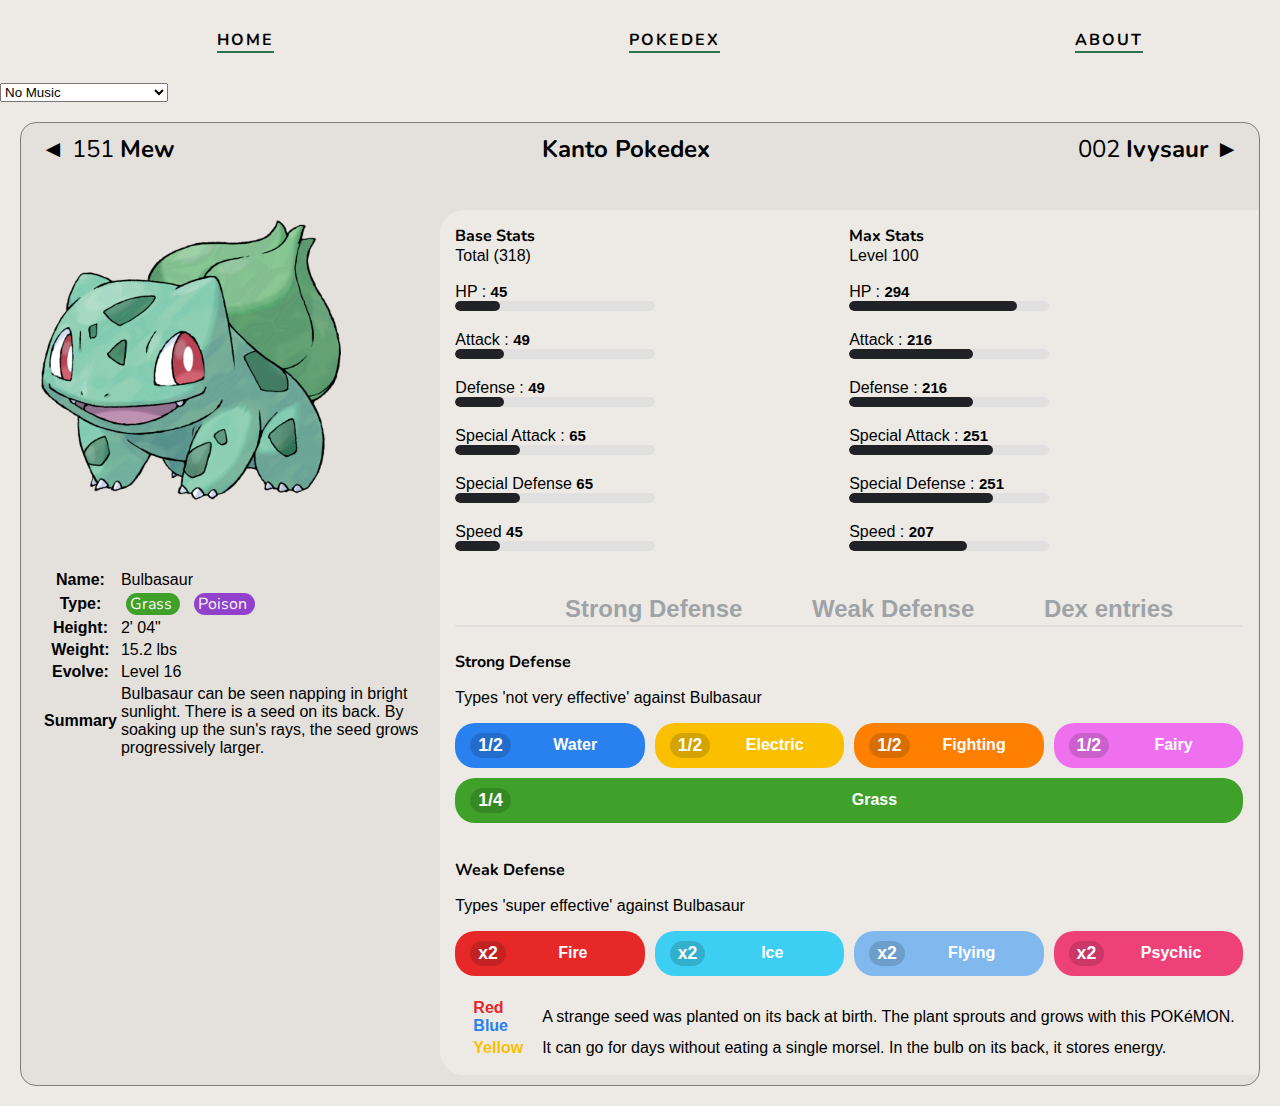
==== commit a7d4e5ad: "added responsive web layout" ====
--- a/code/html/001.html
+++ b/code/html/001.html
@@ -11,7 +11,6 @@
         rel="stylesheet"
       />
     </div>
-    <script src="/code/js/sidebar.js"></script>
     <link rel="stylesheet" href="/code/css/styles.css" />
     <meta charset="UTF-8" />
     <meta name="viewport" content="width=device-width, initial-scale=1.0" />
@@ -57,12 +56,13 @@
           <div class="middle-name"><b>Kanto Pokedex</b></div>
           <div class="right-name"><a href="/code/html/002.html">002 <b>Ivysaur ►</b></a></div>
         </div>
-        <div class="body-content-details-body-pic">
-          <img src="/assets/images/01.png" />
-        </div>
+        <div class="body-content-details-body-container">
         <div class="body-content-details-body">
-          <div class="body-content-details-body-mon-info">
-          <table>
+          
+          <div class="body-content-details-body-pic">
+            <img src="/assets/images/01.png" />
+          </div>
+          <table class="body-content-details-body-mon-info">
             <tr>
               <th><b>Name:</b></th>
               <td>
@@ -100,7 +100,6 @@
               </td>
             </tr>
           </table>
-        </div>
         </div>
         <div class="body-content-details-right">
           <div class="base-stats">
@@ -352,6 +351,7 @@
           </div>
         </div>
       </div>
+      </div>
     </div>
     <script src="/code/js/more-info.js"></script>
     <script src="/code/js/background-music.js"></script>
--- a/code/css/styles.css
+++ b/code/css/styles.css
@@ -12,44 +12,121 @@
   color: inherit;
 }
 
-nav {
+.nav-base {
   background-color: var(--primary-color);
   display: flex;
   align-items: center;
   padding: 7px 8px 4px 8px;
-  height: 52px;
+  height: 40px;
   color: var(--text-color);
 }
 .nav-list {
   list-style: none;
   display: flex;
-  gap: 50px;
-}
-/* .nav-list > li {
-  box-sizing: border-box;
-  border-bottom: 2px solid var(--primary-color);
-}
-.nav-list > li:hover {
-  color: var(--text-color);
-  border-bottom-color: var(--text-color);
-} */
+  justify-content: space-around;
+  width: 100%;
+}
+.nav-modal{
+ position: absolute;
+ left: 0;
+ right: 0;
+ width: 45%;
+ height: 100%;
+ background-color: var(--primary-color);
+ border-top-right-radius: 14px;
+ border-bottom-right-radius: 14px;
+ z-index: 25;
+ margin-top: 0;
+ padding-top: 25px;
+}
+.nav-modal-list {
+  height: 100%;
+  list-style: none; 
+  display: flex;
+ flex-direction: column;
+ align-items: start;
+ gap: 25px;
+ color: var(--text-color);
+}
+.backdrop {
+  z-index: 15;
+  position: absolute;
+  width: 100%;
+  height: 100%;
+  left: 0;
+  top:0;
+  background-color: rgba(0, 0, 0, 0.6);
+  backdrop-filter: blur(3px);
+}
+
+.nav-container{
+  position: relative;
+}
+
+.hidden{
+  display: none;
+}
 
 .nav-element {
   box-sizing: border-box;
   border-bottom: 2px solid var(--primary-color);
+  font-size:16px;
+  font-weight: bold;
+  letter-spacing: 2px;
+  text-align: center;
 }
 
 .nav-element:hover {
   border-bottom: 2px solid var(--text-color);
 }
 
-nav > h2 {
-  font-size: 24px;
-  font-weight: bold;
-  letter-spacing: 2px;
-  text-align: center;
-}
-
+.nav-btn {
+  display: none;
+  background-color: transparent;
+  border: none;
+  font-size: 38px;
+  color: var(--text-color);
+}
+
+.close-nav-btn{
+  background-color: transparent;
+  border:none;
+  margin-right: 10px;
+  margin-top:10px;
+  align-items: center;
+  width: 24px;
+  height: 24px;
+  border-radius: 4px;
+  position: absolute;
+  color: var(--text-color);
+  top: 0;
+  right: 0;
+  padding: 4px;
+  cursor: pointer;
+  
+}
+.close-nav-btn:hover{
+  border: 0.1px solid white;
+}
+.material-symbols-outlined {
+ 
+  font-size: 15px;
+  font-size: 15px;
+}
+
+#musicDropdown{ 
+  margin-left: auto;
+}
+
+@media only screen and (max-width: 640px) {
+  /* For mobile phones: */
+  .nav-btn{
+    display: block;
+  }
+  .nav-list {
+    display: none;
+  }
+}
 /* <uniquifier>: Use a unique and descriptive class name
 <weight>: Use a value from 200 to 1000 */
 
@@ -343,14 +420,27 @@
   flex-direction: row;
   gap: 115px;
 }
+@media only screen and (max-width: 620px) {
+ .home-cards-container{
+  display: flex;
+  flex-wrap: wrap;
+  gap: 0px;
+ }
+ .home-cards{
+  width: 450px;
+ }
+ .home-cards img{
+  width: 450px;
+ }
+}
 
 /* NOW FINALLY THE CODE FOR POKEMON DETAILS STARTS HERE... */
-.body-content-details-container {
+.body-content-details-body-container {
   display: grid;
   grid-template-areas:
-    "head-name-mons                       head-name-mons                        head-name-mons"
-    "body-content-details-body-pic        body-content-details-right            body-content-details-right"
-    "body-content-details-body            body-content-details-right            body-content-details-right";
+    "body-content-details-body                    body-content-details-right                    body-content-details-right" 
+    "body-content-details-body                    body-content-details-right                    body-content-details-right"
+    "body-content-details-body                    body-content-details-right                    body-content-details-right";
 
   grid-template-columns: 1fr 1fr 1fr;
 }
@@ -377,8 +467,9 @@
 .body-content-details-right {
   background-color: var(--secondary-color);
   border-radius: 24px 0px 0px 24px;
-  box-shadow: 0px 2px 2px 0px #000;
+  box-shadow: 0px 0x 2px 0px #000;
   padding: 15px;
+  margin-right: -19px;
 }
 
 /* ok so from here starts the code FOr stats bar of the detAILS paGE hehe */
@@ -522,6 +613,4 @@
   margin: 0 15px;
 }
 
-#musicDropdown{ 
-  margin-left: 700px;
-}
+
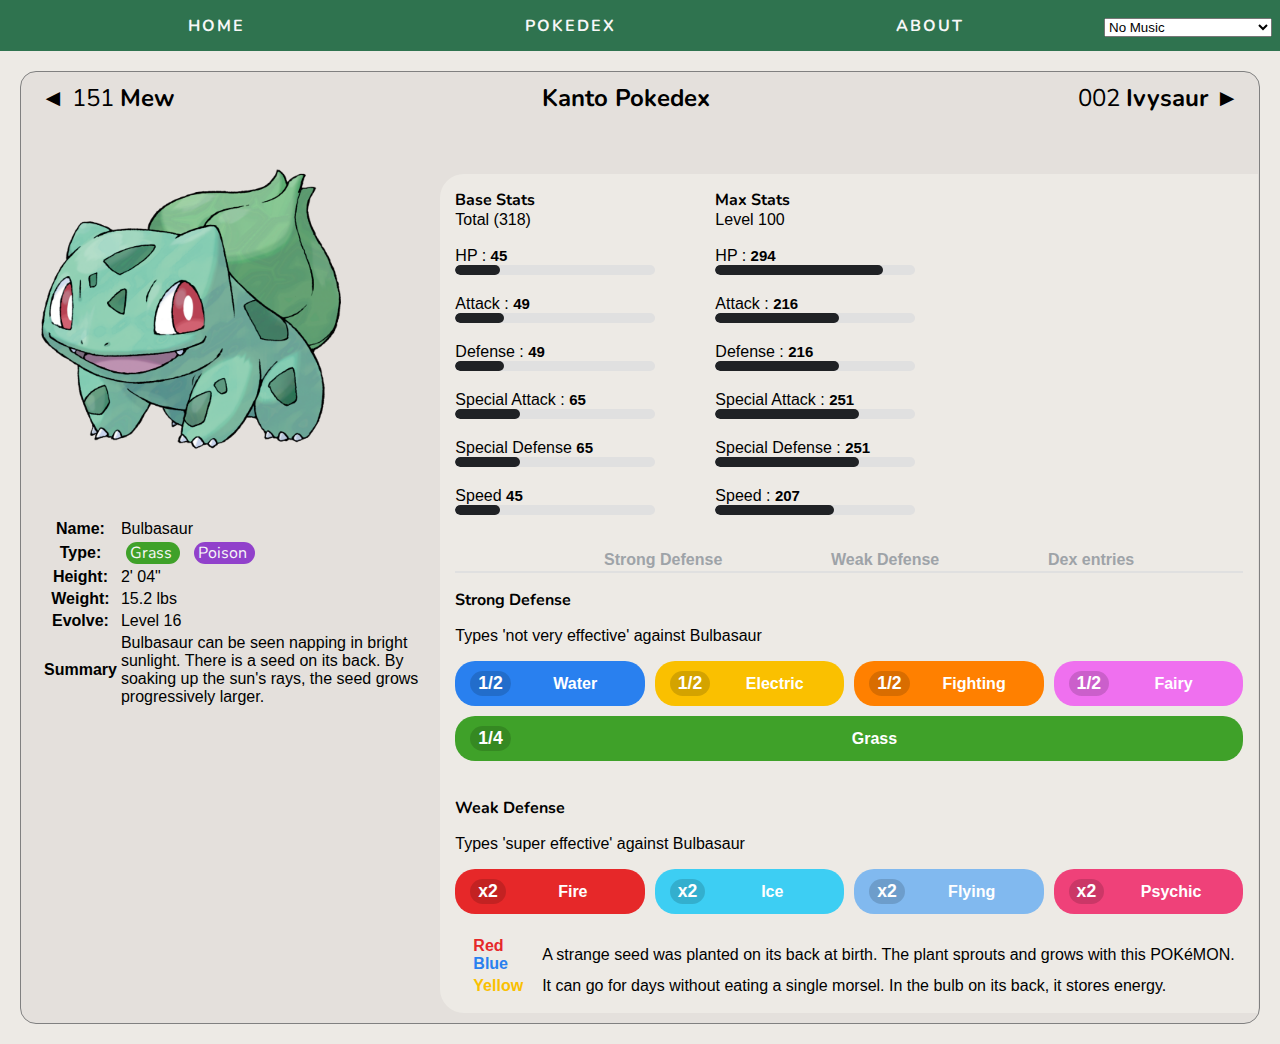
==== commit 1daa3afe: "added mobile responsive" ====
--- a/code/html/001.html
+++ b/code/html/001.html
@@ -1,8 +1,8 @@
 <!DOCTYPE html>
 <html lang="en">
+  <!-- The layout of this page has been inspired by https://dribbble.com/shots/14972001-001-Bulbasaur made by Brett Simons and published on dribbble -->
+  <!-- ►  ◄  ▼ ▲     SOME USEFULL STUFF-->
   <head>
-    <!-- The layout of this page has been inspired by https://dribbble.com/shots/14972001-001-Bulbasaur made by Brett Simons and published on dribbble -->
-    <!-- ►  ◄  ▼ ▲     SOME USEFULL STUFF-->
     <div class="fonts">
       <link rel="preconnect" href="https://fonts.googleapis.com" />
       <link rel="preconnect" href="https://fonts.gstatic.com" crossorigin />
@@ -10,13 +10,41 @@
         href="https://fonts.googleapis.com/css2?family=Nunito:ital,wght@0,200..1000;1,200..1000&display=swap"
         rel="stylesheet"
       />
+      <link
+        rel="stylesheet"
+        href="https://fonts.googleapis.com/css2?family=Material+Symbols+Outlined:opsz,wght,FILL,GRAD@20..48,100..700,0..1,-50..200&icon_names=close"
+      />
     </div>
     <link rel="stylesheet" href="/code/css/styles.css" />
     <meta charset="UTF-8" />
     <meta name="viewport" content="width=device-width, initial-scale=1.0" />
     <title>POKEDEX</title>
-    <div>
-      <nav>
+    <div class="backdrop hidden"></div>
+    <nav class="nav-modal hidden">
+      <button class="close-nav-btn">
+        <span class="material-symbols-outlined"> close </span>
+      </button>
+      <ul class="nav-modal-list">
+        <li>
+          <a href="/code/html/home.html"
+            ><h2 class="nunito nav-element">HOME</h2></a
+          >
+        </li>
+        <li>
+          <a href="/code/html/pokedex.html"
+            ><h2 class="nunito nav-element">POKEDEX</h2></a
+          >
+        </li>
+        <li>
+          <a href="/code/html/about.html"
+            ><h2 class="nunito nav-element">ABOUT</h2></a
+          >
+        </li>
+      </ul>
+    </nav>
+    <div class="nav-container">
+      <nav class="nav-base">
+        <button class="nav-btn">≡</button>
         <ul class="nav-list">
           <li>
             <a href="/code/html/home.html"
@@ -36,15 +64,41 @@
         </ul>
         <select id="musicDropdown" onchange="playMusic()">
           <option value="">No Music</option>
-          <option value="/assets/audio/Pokemon- Heart Gold and Soul Silver- Route 1- Music.mp3">Route 1 (HSGG)</option>
-          <option value="/assets/audio/Pokemon HGSS Music - Vermillion City.mp3">Vermelion City (HSGG)</option>
-          <option value="/assets/audio/Pokemon FireRedLeafGreen- Surf Theme.mp3">Surf Theme (FR/LG)</option>
-          <option value="/assets/audio/Pokemon FireRedLeafGreen- S.S. Anne.mp3">S.S Anne  (FR/LG)</option>
-          <option value="/assets/audio/Pokemon FireRedLeafGreen- Cinnabar Island.mp3">Cinnabar Island (FR/LG)</option>
-          <option value="/assets/audio/Lavender Town (Original Japanese Version from Pokemon Red and Green).mp3">Lavender Town (R/G)</option>
-          <option value="/assets/audio/Pokémon Diamond, Pearl & Platinum - Champion Cynthia Battle Music (HQ).mp3">Cynthia's Piano (D/P)</option>
-      </select>
-      <audio id="backgroundMusic" controls hidden></audio>
+          <option
+            value="/assets/audio/Pokemon- Heart Gold and Soul Silver- Route 1- Music.mp3"
+          >
+            Route 1 (HSGG)
+          </option>
+          <option
+            value="/assets/audio/Pokemon HGSS Music - Vermillion City.mp3"
+          >
+            Vermelion City (HSGG)
+          </option>
+          <option
+            value="/assets/audio/Pokemon FireRedLeafGreen- Surf Theme.mp3"
+          >
+            Surf Theme (FR/LG)
+          </option>
+          <option value="/assets/audio/Pokemon FireRedLeafGreen- S.S. Anne.mp3">
+            S.S Anne (FR/LG)
+          </option>
+          <option
+            value="/assets/audio/Pokemon FireRedLeafGreen- Cinnabar Island.mp3"
+          >
+            Cinnabar Island (FR/LG)
+          </option>
+          <option
+            value="/assets/audio/Lavender Town (Original Japanese Version from Pokemon Red and Green).mp3"
+          >
+            Lavender Town (R/G)
+          </option>
+          <option
+            value="/assets/audio/Pokémon Diamond, Pearl & Platinum - Champion Cynthia Battle Music (HQ).mp3"
+          >
+            Cynthia's Piano (D/P)
+          </option>
+        </select>
+        <audio id="backgroundMusic" controls hidden></audio>
       </nav>
     </div>
   </head>
@@ -52,195 +106,221 @@
     <div class="body-content-details body-content">
       <div class="body-content-details-container">
         <div class="head-name-mons nunito">
-          <div class="left-name"><a href="151.html"><b>◄ </b> 151 <b>Mew</b></a></div>
+          <div class="left-name">
+            <a href="151.html"><b>◄ </b> 151 <b>Mew</b></a>
+          </div>
           <div class="middle-name"><b>Kanto Pokedex</b></div>
-          <div class="right-name"><a href="/code/html/002.html">002 <b>Ivysaur ►</b></a></div>
+          <div class="right-name">
+            <a href="/code/html/002.html">002 <b>Ivysaur ►</b></a>
+          </div>
         </div>
         <div class="body-content-details-body-container">
-        <div class="body-content-details-body">
-          
-          <div class="body-content-details-body-pic">
-            <img src="/assets/images/01.png" />
+          <div class="body-content-details-body">
+            <div class="body-content-details-body-pic">
+              <img src="/assets/images/01.png" />
+            </div>
+            <table class="body-content-details-body-mon-info">
+              <tr>
+                <th><b>Name:</b></th>
+                <td>Bulbasaur</td>
+              </tr>
+              <tr>
+                <th><b>Type:</b></th>
+                <td>
+                  <div class="tag tag-grass nunito">Grass</div>
+                  <div class="tag tag-poison nunito">Poison</div>
+                </td>
+              </tr>
+              <br />
+              <tr>
+                <th><b>Height:</b></th>
+                <td>2' 04"</td>
+              </tr>
+              <br />
+              <tr>
+                <th><b>Weight:</b></th>
+                <td>15.2 lbs</td>
+              </tr>
+              <br />
+              <tr>
+                <th><b>Evolve:</b></th>
+                <td>Level 16</td>
+              </tr>
+              <tr>
+                <th><b>Summary</b></th>
+                <td>
+                  Bulbasaur can be seen napping in bright sunlight. There is a
+                  seed on its back. By soaking up the sun's rays, the seed grows
+                  progressively larger.
+                </td>
+              </tr>
+            </table>
           </div>
-          <table class="body-content-details-body-mon-info">
-            <tr>
-              <th><b>Name:</b></th>
-              <td>
-                Bulbasaur
-              </td>
-            </tr>
-            <tr>
-              <th><b>Type:</b></th>
-              <td>
-                <div class="tag tag-grass nunito">Grass</div>
-                <div class="tag tag-poison nunito">Poison</div>
-              </td>
-            </tr>
-            <br />
-            <tr>
-              <th><b>Height:</b></th>
-              <td>2' 04"</td>
-            </tr>
-            <br />
-            <tr>
-              <th><b>Weight:</b></th>
-              <td>15.2 lbs</td>
-            </tr>
-            <br />
-            <tr>
-              <th><b>Evolve:</b></th>
-              <td>Level 16</td>
-            </tr>
-            <tr>
-              <th><b>Summary</b></th>
-              <td>
-                Bulbasaur can be seen napping in bright sunlight. There is a
-                seed on its back. By soaking up the sun's rays, the seed grows
-                progressively larger.
-              </td>
-            </tr>
-          </table>
-        </div>
-        <div class="body-content-details-right">
-          <div class="base-stats">
-            <b class="nunito">Base Stats</b>
-            <br />
-            Total (318)
-            <br />
-            <br />
-            <div class="stat">
-              <div class="stat-info">
-                <div class="stat-name">HP : <b class="stat-value">45</b></div>
-              </div>
-              <div class="stat-bar">
-                <div class="stat-fill" style="width: 45px"></div>
+          <div class="body-content-details-right">
+            <div class="whole-stats">
+              <div class="base-stats">
+                <b class="nunito">Base Stats</b>
+                <br />
+                Total (318)
+                <br />
+                <br />
+                <div class="stat">
+                  <div class="stat-info">
+                    <div class="stat-name">
+                      HP : <b class="stat-value">45</b>
+                    </div>
+                  </div>
+                  <div class="stat-bar">
+                    <div class="stat-fill" style="width: 45px"></div>
+                  </div>
+                </div>
+                <div class="stat">
+                  <div class="stat-info">
+                    <div class="stat-name">
+                      Attack : <b class="stat-value">49</b>
+                    </div>
+                  </div>
+                  <div class="stat-bar">
+                    <div class="stat-fill" style="width: 49px"></div>
+                  </div>
+                </div>
+                <div class="stat">
+                  <div class="stat-info">
+                    <div class="stat-name">
+                      Defense : <b class="stat-value">49</b>
+                    </div>
+                  </div>
+                  <div class="stat-bar">
+                    <div class="stat-fill" style="width: 49px"></div>
+                  </div>
+                </div>
+                <div class="stat">
+                  <div class="stat-info">
+                    <div class="stat-name">
+                      Special Attack : <b class="stat-value">65</b>
+                    </div>
+                  </div>
+                  <div class="stat-bar">
+                    <div class="stat-fill" style="width: 65px"></div>
+                  </div>
+                </div>
+                <div class="stat">
+                  <div class="stat-info">
+                    <div class="stat-name">
+                      Special Defense <b class="stat-value">65</b>
+                    </div>
+                  </div>
+                  <div class="stat-bar">
+                    <div class="stat-fill" style="width: 65px"></div>
+                  </div>
+                </div>
+                <div class="stat">
+                  <div class="stat-info">
+                    <div class="stat-name">
+                      Speed <b class="stat-value">45</b>
+                    </div>
+                  </div>
+                  <div class="stat-bar">
+                    <div class="stat-fill" style="width: 45px"></div>
+                  </div>
+                </div>
+              </div>
+
+              <div class="max-stats">
+                <b class="nunito">Max Stats</b>
+                <br />
+                Level 100
+                <br />
+                <br />
+                <div class="stat">
+                  <div class="stat-info">
+                    <div class="stat-name">
+                      HP : <b class="stat-value">294</b>
+                    </div>
+                  </div>
+                  <div class="stat-bar">
+                    <div
+                      class="stat-fill"
+                      style="width: calc(294 / 350 * 100%)"
+                    ></div>
+                  </div>
+                </div>
+                <div class="stat">
+                  <div class="stat-info">
+                    <div class="stat-name">
+                      Attack : <b class="stat-value">216</b>
+                    </div>
+                  </div>
+                  <div class="stat-bar">
+                    <div
+                      class="stat-fill"
+                      style="width: calc(216 / 350 * 100%)"
+                    ></div>
+                  </div>
+                </div>
+                <div class="stat">
+                  <div class="stat-info">
+                    <div class="stat-name">
+                      Defense : <b class="stat-value">216</b>
+                    </div>
+                  </div>
+                  <div class="stat-bar">
+                    <div
+                      class="stat-fill"
+                      style="width: calc(216 / 350 * 100%)"
+                    ></div>
+                  </div>
+                </div>
+                <div class="stat">
+                  <div class="stat-info">
+                    <div class="stat-name">
+                      Special Attack : <b class="stat-value">251</b>
+                    </div>
+                  </div>
+                  <div class="stat-bar">
+                    <div
+                      class="stat-fill"
+                      style="width: calc(251 / 350 * 100%)"
+                    ></div>
+                  </div>
+                </div>
+                <div class="stat">
+                  <div class="stat-info">
+                    <div class="stat-name">
+                      Special Defense : <b class="stat-value">251</b>
+                    </div>
+                  </div>
+                  <div class="stat-bar">
+                    <div
+                      class="stat-fill"
+                      style="width: calc(251 / 350 * 100%)"
+                    ></div>
+                  </div>
+                </div>
+                <div class="stat">
+                  <div class="stat-info">
+                    <div class="stat-name">
+                      Speed : <b class="stat-value">207</b>
+                    </div>
+                  </div>
+                  <div class="stat-bar">
+                    <div
+                      class="stat-fill"
+                      style="width: calc(207 / 350 * 100%)"
+                    ></div>
+                  </div>
+                </div>
               </div>
             </div>
-            <div class="stat">
-              <div class="stat-info">
-                <div class="stat-name">Attack : <b class="stat-value">49</b></div>
-              </div>
-              <div class="stat-bar">
-                <div class="stat-fill" style="width: 49px"></div>
-              </div>
-            </div>
-            <div class="stat">
-              <div class="stat-info">
-                <div class="stat-name">Defense : <b class="stat-value">49</b></div>
-                
-              </div>
-              <div class="stat-bar">
-                <div class="stat-fill" style="width: 49px"></div>
-              </div>
-            </div>
-            <div class="stat">
-              <div class="stat-info">
-                <div class="stat-name">Special Attack : <b class="stat-value">65</b></div>
-              </div>
-              <div class="stat-bar">
-                <div class="stat-fill" style="width: 65px"></div>
-              </div>
-            </div>
-            <div class="stat">
-              <div class="stat-info">
-                <div class="stat-name">Special Defense <b class="stat-value">65</b></div>
-              </div>
-              <div class="stat-bar">
-                <div class="stat-fill" style="width: 65px"></div>
-              </div>
-            </div>
-            <div class="stat">
-              <div class="stat-info">
-                <div class="stat-name">Speed <b class="stat-value">45</b></div>
-              </div>
-              <div class="stat-bar">
-                <div class="stat-fill" style="width: 45px"></div>
-              </div>
-            </div>
-          </div>
 
-          <div class="max-stats">
-            <b class="nunito">Max Stats</b>
-            <br />
-            Level 100
-            <br />
-            <br />
-            <div class="stat">
-              <div class="stat-info">
-                <div class="stat-name">HP : <b class="stat-value">294</b></div>
-              </div>
-              <div class="stat-bar">
-                <div
-                  class="stat-fill"
-                  style="width: calc(294 / 350 * 100%)"
-                ></div>
-              </div>
-            </div>
-            <div class="stat">
-              <div class="stat-info">
-                <div class="stat-name">Attack : <b class="stat-value">216</b></div>
-              </div>
-              <div class="stat-bar">
-                <div
-                  class="stat-fill"
-                  style="width: calc(216 / 350 * 100%)"
-                ></div>
-              </div>
-            </div>
-            <div class="stat">
-              <div class="stat-info">
-                <div class="stat-name">Defense : <b class="stat-value">216</b></div>
-              </div>
-              <div class="stat-bar">
-                <div
-                  class="stat-fill"
-                  style="width: calc(216 / 350 * 100%)"
-                ></div>
-              </div>
-            </div>
-            <div class="stat">
-              <div class="stat-info">
-                <div class="stat-name">Special Attack : <b class="stat-value">251</b></div>
-              </div>
-              <div class="stat-bar">
-                <div
-                  class="stat-fill"
-                  style="width: calc(251 / 350 * 100%)"
-                ></div>
-              </div>
-            </div>
-            <div class="stat">
-              <div class="stat-info">
-                <div class="stat-name">Special Defense : <b class="stat-value">251</b></div>
-              </div>
-              <div class="stat-bar">
-                <div
-                  class="stat-fill"
-                  style="width: calc(251 / 350 * 100%)"
-                ></div>
-              </div>
-            </div>
-            <div class="stat">
-              <div class="stat-info">
-                <div class="stat-name">Speed : <b class="stat-value">207</b></div>
-              </div>
-              <div class="stat-bar">
-                <div
-                  class="stat-fill"
-                  style="width: calc(207 / 350 * 100%)"
-                ></div>
-              </div>
-            </div>
-          </div>
-
-          <div class="body-content-details-right-more-details">
-            <ul class="body-content-details-right-more-details-nav">
-              <li>Strong Defense</li>
-              <li>Weak Defense</li>
-              <li>Dex entries</li>
-            </ul>
-            <div class="body-content-details-right-more-details-defense">
-              <!-- <b class="nunito">Strong Defense</b>2
+            <div class="body-content-details-right-more-details">
+              <ul class="body-content-details-right-more-details-nav">
+                <li>Strong Defense</li>
+                <li>Weak Defense</li>
+                <li>Dex entries</li>
+              </ul>
+              <div class="body-content-details-right-more-details-defense">
+                <!-- <b class="nunito">Strong Defense</b>2
               <p>Types not efeective against Bulbasaur</p>
               <div>
                   <ul class="defense-multiplier">
@@ -275,86 +355,87 @@
                 <div class="tag tag-flying nunito">Flying</div>
                 <div class="tag tag-psychic nunito">Psychic</div>
               </div> -->
-              <div class="defense-section" id="defense-section">
-                <b class="nunito">Strong Defense</b>
-                <p>Types 'not very effective' against Bulbasaur</p>
-                <div class="defense-row">
-                  <div class="defense-type tag-water">
-                    <span class="multiplier">1/2</span>
-                    <span class="type">Water</span>
-                  </div>
-                  <div class="defense-type tag-electric">
-                    <span class="multiplier">1/2</span>
-                    <span class="type">Electric</span>
-                  </div>
-                  <div class="defense-type tag-fighting">
-                    <span class="multiplier">1/2</span>
-                    <span class="type">Fighting</span>
-                  </div>
-                  <div class="defense-type tag-fairy">
-                    <span class="multiplier">1/2</span>
-                    <span class="type">Fairy</span>
-                  </div>
-                  <div class="defense-type tag-grass">
-                    <span class="multiplier">1/4</span>
-                    <span class="type">Grass</span>
-                  </div>
-                </div>
-                <br /><br />
-                <div class="defense-section">
-                  <b class="nunito">Weak Defense</b>
-                  <p>Types 'super effective' against Bulbasaur</p>
+                <div class="defense-section" id="defense-section">
+                  <b class="nunito">Strong Defense</b>
+                  <p>Types 'not very effective' against Bulbasaur</p>
                   <div class="defense-row">
-                    <div class="defense-type tag-fire">
-                      <span class="multiplier">x2</span>
-                      <span class="type">Fire</span>
-                    </div>
-                    <div class="defense-type tag-ice">
-                      <span class="multiplier">x2</span>
-                      <span class="type">Ice</span>
-                    </div>
-                    <div class="defense-type tag-flying">
-                      <span class="multiplier">x2</span>
-                      <span class="type">Flying</span>
-                    </div>
-                    <div class="defense-type tag-psychic">
-                      <span class="multiplier">x2</span>
-                      <span class="type">Psychic</span>
-                    </div>
-                  </div>
-                </div>
-              </div>
+                    <div class="defense-type tag-water">
+                      <span class="multiplier">1/2</span>
+                      <span class="type">Water</span>
+                    </div>
+                    <div class="defense-type tag-electric">
+                      <span class="multiplier">1/2</span>
+                      <span class="type">Electric</span>
+                    </div>
+                    <div class="defense-type tag-fighting">
+                      <span class="multiplier">1/2</span>
+                      <span class="type">Fighting</span>
+                    </div>
+                    <div class="defense-type tag-fairy">
+                      <span class="multiplier">1/2</span>
+                      <span class="type">Fairy</span>
+                    </div>
+                    <div class="defense-type tag-grass">
+                      <span class="multiplier">1/4</span>
+                      <span class="type">Grass</span>
+                    </div>
+                  </div>
+                  <br /><br />
+                  <div class="defense-section">
+                    <b class="nunito">Weak Defense</b>
+                    <p>Types 'super effective' against Bulbasaur</p>
+                    <div class="defense-row">
+                      <div class="defense-type tag-fire">
+                        <span class="multiplier">x2</span>
+                        <span class="type">Fire</span>
+                      </div>
+                      <div class="defense-type tag-ice">
+                        <span class="multiplier">x2</span>
+                        <span class="type">Ice</span>
+                      </div>
+                      <div class="defense-type tag-flying">
+                        <span class="multiplier">x2</span>
+                        <span class="type">Flying</span>
+                      </div>
+                      <div class="defense-type tag-psychic">
+                        <span class="multiplier">x2</span>
+                        <span class="type">Psychic</span>
+                      </div>
+                    </div>
+                  </div>
+                </div>
 
-              <div class="dex-entries-section">
-                <table>
-                <tr>
-                  <th>
-                    <span style="color: #e62829;">Red</span>
-                    <span  style="color: #2980ef;">Blue</span>
-                  </th>
-                  <td>
-                    A strange seed was planted on its back at birth. The plant sprouts and grows with this POKéMON.
-                  </td>
-                </tr>
-                <tr>
-                  <th>
-                    <span style="color: #fac000;">Yellow</span>
-                  </th>
-                  <td>
-                    It can go for days without eating a single morsel. In the bulb on its back, it stores energy.
-                  </td>
-                </tr>
-                </table>
-              </div>
-
+                <div class="dex-entries-section">
+                  <table>
+                    <tr>
+                      <th>
+                        <span style="color: #e62829">Red</span>
+                        <span style="color: #2980ef">Blue</span>
+                      </th>
+                      <td>
+                        A strange seed was planted on its back at birth. The
+                        plant sprouts and grows with this POKéMON.
+                      </td>
+                    </tr>
+                    <tr>
+                      <th>
+                        <span style="color: #fac000">Yellow</span>
+                      </th>
+                      <td>
+                        It can go for days without eating a single morsel. In
+                        the bulb on its back, it stores energy.
+                      </td>
+                    </tr>
+                  </table>
+                </div>
+              </div>
             </div>
           </div>
         </div>
       </div>
-      </div>
     </div>
     <script src="/code/js/more-info.js"></script>
     <script src="/code/js/background-music.js"></script>
-
+    <script src="/code/js/sidebar.js"></script>
   </body>
 </html>
--- a/code/css/styles.css
+++ b/code/css/styles.css
@@ -420,7 +420,7 @@
   flex-direction: row;
   gap: 115px;
 }
-@media only screen and (max-width: 620px) {
+@media only screen and (max-width: 830px) {
  .home-cards-container{
   display: flex;
   flex-wrap: wrap;
@@ -443,6 +443,7 @@
     "body-content-details-body                    body-content-details-right                    body-content-details-right";
 
   grid-template-columns: 1fr 1fr 1fr;
+  
 }
 .head-name-mons {
   grid-area: head-name-mons;
@@ -452,6 +453,33 @@
 }
 .body-content-details-right {
   grid-area: body-content-details-right;
+}
+
+
+@media only screen and (max-width: 830px) {
+  .body-content-details-body-container {
+    display: flex;
+    flex-direction: column;
+    
+  }
+ 
+  .body-content-details-right{
+    background-color: var(--bg-card);
+    border-radius: 24px 0px 0px 24px;
+    box-shadow: 0px 0x 2px 0px #000;
+    padding: 15px;
+    margin-right: -19px;  
+  }
+  .body-content-details-body-container{
+    width: 100%;
+    
+  }
+  .body-content-details-body-pic  {
+    display: flex;
+    justify-content: center;
+    align-items: center;
+  }
+
 }
 
 .head-name-mons {
@@ -467,12 +495,30 @@
 .body-content-details-right {
   background-color: var(--secondary-color);
   border-radius: 24px 0px 0px 24px;
+  padding: 0px;
+  margin-top: 15px;
+  margin-right: -19px;
   box-shadow: 0px 0x 2px 0px #000;
   padding: 15px;
-  margin-right: -19px;
-}
+}
+
+@media only screen and  (max-width: 560px) {
+  .whole-stats{
+    display: flex;
+    flex-direction: row;
+    flex-wrap: wrap;
+    gap: 50px;
+   }
+}
+
 
 /* ok so from here starts the code FOr stats bar of the detAILS paGE hehe */
+.whole-stats{
+  display: flex;
+  flex-direction: row;
+  gap: 50px;
+ }
+
 .stat {
   display: flex;
   flex-direction: column;
@@ -520,7 +566,7 @@
   list-style: none;
   display: flex;
   justify-content: space-evenly;
-  font-size: 24px;
+  font-size: 16px;
   font-weight: bold;
   border-bottom: 2px solid #e0e0e0;
 }
